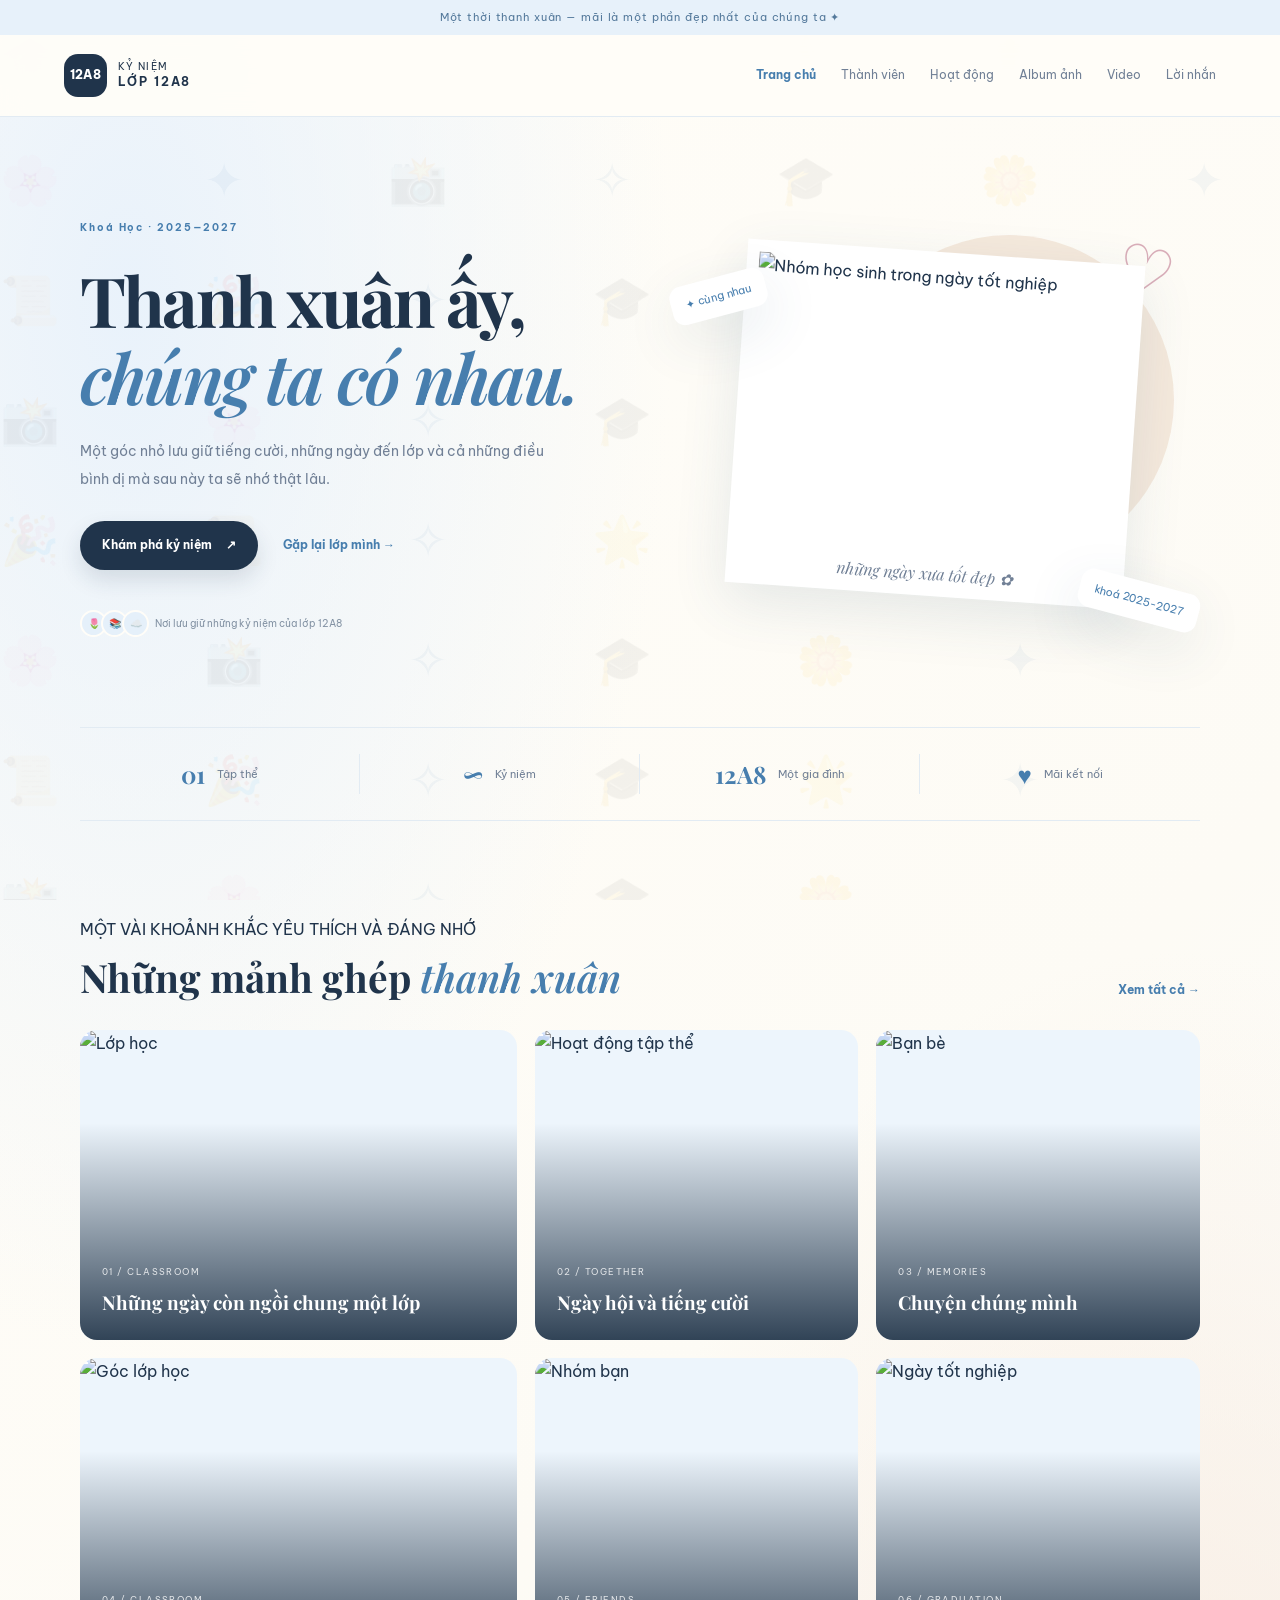
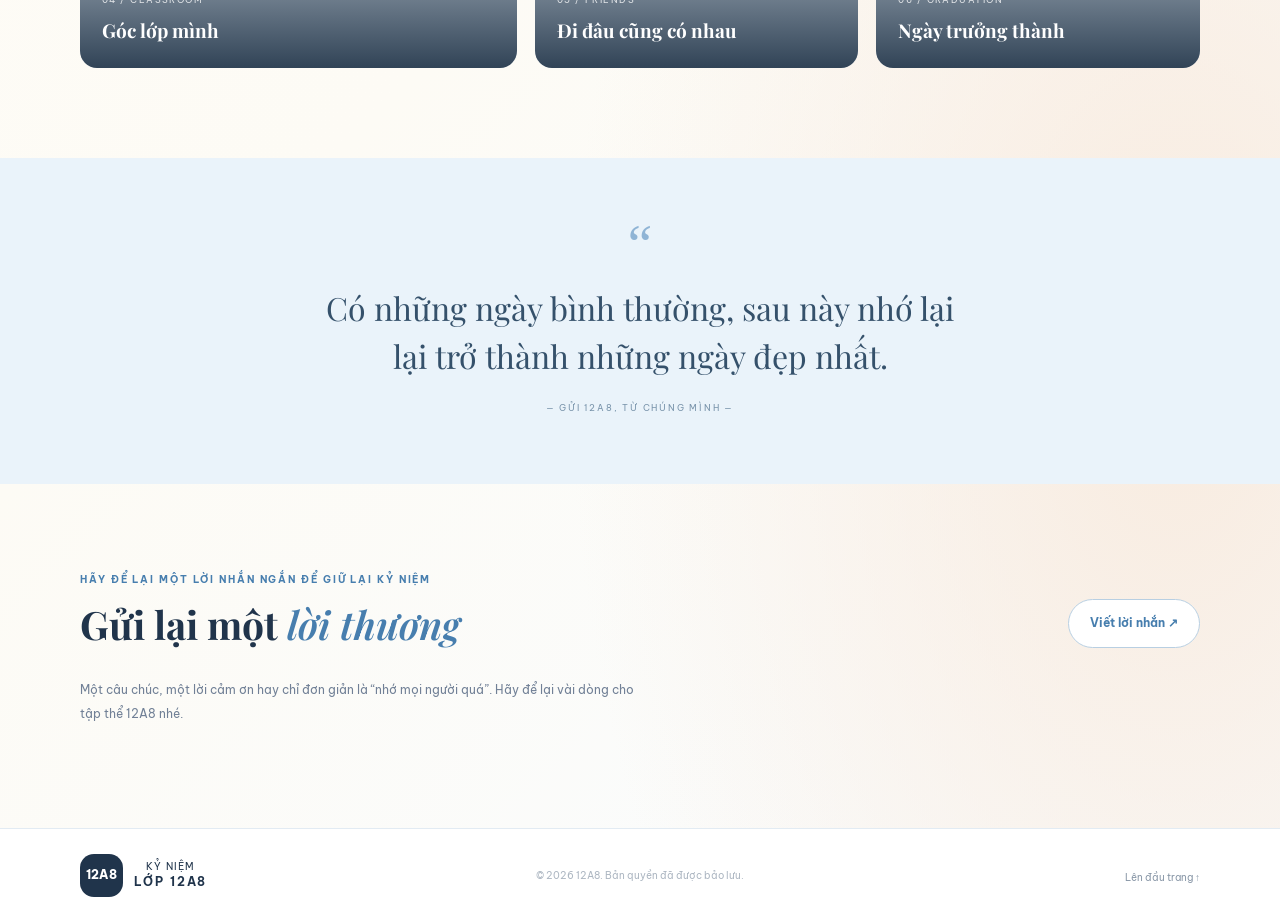
==== index.html @ 81871ee1 "Cập nhật: sửa đường dẫn CSS & thêm .nojekyll" ====
<!doctype html>
<html lang="vi">
  <head>
    <meta charset="utf-8">
    <meta name="viewport" content="width=device-width, initial-scale=1">
    <meta name="theme-color" content="#eaf4ff">
    <title>Kỷ niệm lớp 12A8 | Trang chủ</title>
    <link rel="preconnect" href="https://fonts.googleapis.com">
    <link rel="preconnect" href="https://fonts.gstatic.com" crossorigin>
    <link href="https://fonts.googleapis.com/css2?family=Be+Vietnam+Pro:wght@400;500;600;700;800&family=Playfair+Display:wght@600;700&display=swap" rel="stylesheet">
    <link rel="stylesheet" href="assets/style.css">
    <script defer src="assets/app.js"></script>
  </head>
  <body id="top">
    <div class="announcement">Một thời thanh xuân — mãi là một phần đẹp nhất của chúng ta ✦</div>
    <header class="site-header">
      <a class="brand" href="index.html"><span class="brand-mark">12A8</span><span>KỶ NIỆM <b>LỚP 12A8</b></span></a>
      <button class="menu-toggle" aria-label="Mở menu" aria-expanded="false">☰</button>
      <nav class="nav">
        <a class="active" href="index.html">Trang chủ</a>
        <a href="thanh-vien.html">Thành viên</a>
        <a href="hoat-dong.html">Hoạt động</a>
        <a href="album.html">Album ảnh</a>
        <a href="video.html">Video</a>
        <a href="loi-nhan.html">Lời nhắn</a>
      </nav>
    </header>
    <div class="banner">
      <img src="https://6aec8e7f636bf09493c4858d.imgix.net/sandbox/demoanhlop.png" alt="" />
    </div>
    <main>
      <section class="hero">
        <div class="hero-copy"><span class="eyebrow">Khoá Học  · 2025—2027</span>
          <h1>Thanh xuân ấy,<br><em>chúng ta có nhau.</em></h1>
          <p>Một góc nhỏ lưu giữ tiếng cười, những ngày đến lớp và cả những điều bình dị mà sau này ta sẽ nhớ thật lâu.</p>
          <div class="hero-actions">
            <a class="btn btn-primary" href="album.html">Khám phá kỷ niệm <span>↗</span></a>
            <a class="text-link" href="thanh-vien.html">Gặp lại lớp mình →</a>
          </div>
          <div class="hero-note"><span class="avatar-stack"><i>🌷</i><i>📚</i><i>☁️</i></span><span>Nơi lưu giữ những kỷ niệm của lớp 12A8</span></div>
        </div>
        <div class="hero-art">
          <div class="sun"></div>
          <div class="photo-frame" data-full="https://6aec8e7f636bf09493c4858d.imgix.net/sandbox/demono2.png" role="button" tabindex="0" aria-label="Mở bộ ảnh kỷ niệm"><img src="https://6aec8e7f636bf09493c4858d.imgix.net/sandbox/demono2.png" alt="Nhóm học sinh trong ngày tốt nghiệp"><span class="photo-label">những ngày xưa tốt đẹp ✿</span></div>
          <span class="float-tag tag-one">✦ cùng nhau</span><span class="float-tag tag-two">khoá 2025-2027</span><span class="scribble">♡</span>
        </div>
      </section>
      <section class="stats wrap">
        <div><strong>01</strong><span>Tập thể</span></div>
        <div><strong>∞</strong><span>Kỷ niệm</span></div>
        <div><strong>12A8</strong><span>Một gia đình</span></div>
        <div><strong>♥</strong><span>Mãi kết nối</span></div>
      </section>
      <section class="section wrap">
        <div class="section-heading">
          <div><span class="eyebrow"></span>MỘT VÀI KHOẢNH KHẮC YÊU THÍCH VÀ ĐÁNG NHỚ</span>
            <h2>Những mảnh ghép <em>thanh xuân</em></h2>
          </div>
          <a class="text-link" href="hoat-dong.html">Xem tất cả →</a>
        </div>
        <div class="feature-grid">
          <a class="feature-card feature-large" href="album.html" data-full="https://images.unsplash.com/photo-1523580494863-6f3031224c94?auto=format&fit=crop&w=1400&q=90"><img src="https://images.unsplash.com/photo-1523580494863-6f3031224c94?auto=format&fit=crop&w=1000&q=85" alt="Lớp học"><span class="card-shade"></span><span class="feature-caption"><small>01 / CLASSROOM</small><b>Những ngày còn ngồi chung một lớp</b></span></a>
          <a class="feature-card" href="hoat-dong.html" data-full="https://images.unsplash.com/photo-1529390079861-591de354faf5?auto=format&fit=crop&w=1400&q=90"><img src="https://images.unsplash.com/photo-1529390079861-591de354faf5?auto=format&fit=crop&w=800&q=85" alt="Hoạt động tập thể"><span class="card-shade"></span><span class="feature-caption"><small>02 / TOGETHER</small><b>Ngày hội và tiếng cười</b></span></a>
          <a class="feature-card" href="video.html" data-full="https://images.unsplash.com/photo-1511632765486-a01980e01a18?auto=format&fit=crop&w=1400&q=90"><img src="https://images.unsplash.com/photo-1511632765486-a01980e01a18?auto=format&fit=crop&w=800&q=85" alt="Bạn bè"><span class="card-shade"></span><span class="feature-caption"><small>03 / MEMORIES</small><b>Chuyện chúng mình</b></span></a>
          <a class="feature-card" href="album.html" data-full="https://images.unsplash.com/photo-1509062522246-3755977927d7?auto=format&fit=crop&w=1400&q=90"><img src="https://images.unsplash.com/photo-1509062522246-3755977927d7?auto=format&fit=crop&w=800&q=85" alt="Góc lớp học"><span class="card-shade"></span><span class="feature-caption"><small>04 / CLASSROOM</small><b>Góc lớp mình</b></span></a>
          <a class="feature-card" href="album.html" data-full="https://images.unsplash.com/photo-1529156069898-49953e39b3ac?auto=format&fit=crop&w=1400&q=90"><img src="https://images.unsplash.com/photo-1529156069898-49953e39b3ac?auto=format&fit=crop&w=800&q=85" alt="Nhóm bạn"><span class="card-shade"></span><span class="feature-caption"><small>05 / FRIENDS</small><b>Đi đâu cũng có nhau</b></span></a>
          <a class="feature-card" href="album.html" data-full="https://images.unsplash.com/photo-1523050854058-8df90110c9f1?auto=format&fit=crop&w=1400&q=90"><img src="https://images.unsplash.com/photo-1523050854058-8df90110c9f1?auto=format&fit=crop&w=800&q=85" alt="Ngày tốt nghiệp"><span class="card-shade"></span><span class="feature-caption"><small>06 / GRADUATION</small><b>Ngày trưởng thành</b></span></a>
        </div>
      </section>
      <section class="quote-band">
        <div class="wrap"><span>“</span>
          <p>Có những ngày bình thường, sau này nhớ lại<br>lại trở thành những ngày đẹp nhất.</p>
          <small>— GỬI 12A8, TỪ CHÚNG MÌNH —</small>
        </div>
      </section>
      <section class="section wrap">
        <div class="section-heading">
          <div><span class="eyebrow">HÃY ĐỂ LẠI MỘT LỜI NHẮN NGẮN ĐỂ GIỮ LẠI KỶ NIỆM</span>
            <h2>Gửi lại một <em>lời thương</em></h2>
          </div>
          <a class="btn btn-outline" href="loi-nhan.html">Viết lời nhắn ↗</a>
        </div>
        <p class="muted max-copy">Một câu chúc, một lời cảm ơn hay chỉ đơn giản là “nhớ mọi người quá”. Hãy để lại vài dòng cho tập thể 12A8 nhé.</p>
      </section>
    </main>
    <div class="lightbox" id="lightbox" aria-hidden="true">
      <button class="lightbox-close" aria-label="Đóng">×</button>
      <button class="lightbox-nav lightbox-prev" aria-label="Ảnh trước">‹</button>
      <img src="" alt="Ảnh phóng to">
      <button class="lightbox-nav lightbox-next" aria-label="Ảnh tiếp theo">›</button>
    </div>
    <footer class="footer">
      <div class="wrap footer-inner footer-home">
        <div>
          <a class="brand" href="index.html">
            <span class="brand-mark">12A8</span>
            <span>KỶ NIỆM <b>LỚP 12A8</b></span>
          </a>
        </div>
        <p class="copyright-line">© <span class="copyright-year"></span> 12A8. Bản quyền đã được bảo lưu.</p>
        <div><a href="#top">Lên đầu trang ↑</a></div>
      </div>
    </footer>
  </body>
</html>
---- assets/style.css ----
/* KỶ NIỆM LỚP 12A8 — pastel editorial theme */
:root {
  --ink:#20344b;
  --muted:#718096;
  --blue:#8eb8df;
  --blue-dark:#477eae;
  --pale:#edf5fc;
  --cream:#fffdf8;
  --line:#e2ebf3;
  --pink:#f6dfe5;
  --shadow:0 18px 55px rgba(53,91,126,.12)
}
* {
  box-sizing:border-box
}
html {
  scroll-behavior:smooth
}
body {
  position:relative;
  isolation:isolate;
  margin:0;
  background:
    radial-gradient(ellipse at 10% 12%,#e9f2fb 0,transparent 34rem),
    radial-gradient(ellipse at 92% 78%,#f8ebdf 0,transparent 38rem),
    linear-gradient(135deg,#fffdf8,#fdfbf5 55%,#f9fcff);
  color:var(--ink);
  font-family:"Be Vietnam Pro",sans-serif;
  line-height:1.7
}
body::before {
  content:"🎓　✦　📜　✧　🌟　🎓　🌸　✦　📸　✧　🎓　🌼　✦　📜　🎉　✧　🎓　🌟　✦　📸　🌸　✧　🎓　🌼　✦　🎉　📜　✧　🌟　🎓　✦　🌸　📸　✧　🎓　🌼　✦　📜　🎉　✧　🎓　🌟　✦　📸　🌸　✧　🎓　🌼";
  position:fixed;
  inset:0;
  z-index:-1;
  overflow:hidden;
  color:#477eae;
  opacity:.055;
  font-size:clamp(24px,4vw,48px);
  line-height:2.5;
  letter-spacing:clamp(10px,4vw,48px);
  pointer-events:none;
  user-select:none
}
a {
  color:inherit;
  text-decoration:none
}
img {
  display:block;
  max-width: 400%;
  max-height: 260px;
}
button,input,textarea {
  font:inherit
}
.announcement {
  text-align:center;
  padding:8px 16px;
  background:#e7f1fa;
  color:#54799b;
  font-size:11px;
  letter-spacing:.08em
}
.site-header {
  height:82px;
  padding:0 max(5vw,22px);
  display:flex;
  align-items:center;
  justify-content:space-between;
  background:rgba(255,253,248,.94);
  border-bottom:1px solid var(--line);
  position:sticky;
  top:0;
  z-index:20;
  backdrop-filter:blur(14px)
}
.brand {
  display:flex;
  align-items:center;
  gap:11px;
  font-size:10px;
  letter-spacing:.13em;
  line-height:1.4
}
.brand b {
  display:block;
  font-size:12px;
  letter-spacing:.16em
}
.brand-mark {
  width:43px;
  height:43px;
  border-radius:14px;
  background:var(--ink);
  color:white;
  display:grid;
  place-items:center;
  font-size:12px;
  font-weight:800;
  letter-spacing:.04em
}
.nav {
  display:flex;
  gap:25px;
  align-items:center
}
.nav a {
  font-size:12px;
  color:#718096;
  transition:.2s
}
.nav a:hover,.nav a.active {
  color:var(--blue-dark);
  font-weight:700
}
.menu-toggle {
  display:none;
  border:0;
  background:var(--pale);
  border-radius:10px;
  padding:8px 12px;
  color:var(--ink);
  font-size:20px
}
.wrap {
  width:min(1120px,90%);
  margin-inline:auto
}
.hero {
  width:min(1120px,90%);
  margin:70px auto 65px;
  display:grid;
  grid-template-columns:1fr 1fr;
  gap:60px;
  align-items:center;
  min-height:475px
}
.eyebrow {
  font-size:10px;
  font-weight:700;
  letter-spacing:.19em;
  color:var(--blue-dark)
}
h1,h2,p {
  margin-top:0
}
.h3 {
  font-style: oblique;
}
.hero h1,.page-hero h1 {
  font-family:"Playfair Display",serif;
  font-size:clamp(42px,5.5vw,69px);
  line-height:1.12;
  letter-spacing:-.04em;
  margin:22px 0
}
.hero h1 em,.page-hero h1 em,h2 em {
  color:var(--blue-dark);
  font-weight:600
}
.hero-copy>p,.page-hero>p {
  max-width:490px;
  color:var(--muted);
  font-size:14px;
  line-height:2
}
.hero-actions {
  display:flex;
  align-items:center;
  gap:25px;
  margin-top:28px
}
.btn {
  display:inline-flex;
  align-items:center;
  justify-content:center;
  gap:14px;
  border-radius:999px;
  padding:13px 21px;
  font-size:12px;
  font-weight:700;
  border:1px solid transparent;
  cursor:pointer;
  transition:.2s
}
.btn:hover {
  transform:translateY(-2px)
}
.btn-primary {
  background:var(--ink);
  color:white;
  box-shadow:0 10px 22px #20344b22
}
.btn-outline {
  border-color:#b8cfe2;
  color:var(--blue-dark);
  background:white
}
.text-link {
  font-size:12px;
  font-weight:700;
  color:var(--blue-dark)
}
.hero-note {
  display:flex;
  align-items:center;
  gap:12px;
  margin-top:40px;
  color:#8493a4;
  font-size:10px
}
.avatar-stack {
  display:flex
}
.avatar-stack i {
  font-style:normal;
  width:27px;
  height:27px;
  border-radius:50%;
  display:grid;
  place-items:center;
  background:#e5f0fa;
  border:2px solid var(--cream);
  margin-right:-6px
}
.hero-art {
  height:420px;
  position:relative;
  display:grid;
  place-items:center
}
.sun {
  position:absolute;
  width:330px;
  height:330px;
  border-radius:50%;
  background:#f5e9dc;
  right:5%;
  top:5%
}
.photo-frame {
  width:75%;
  height:82%;
  border:0;
  padding:12px 12px 42px;
  background:white;
  box-shadow:var(--shadow);
  transform:rotate(4deg);
  position:relative;
  z-index:1;
  cursor:pointer
}
.photo-frame:focus-visible {
  outline:3px solid var(--blue-dark);
  outline-offset:5px
}
.photo-frame img {
  width:100%;
  height:100%;
  object-fit:cover;
  transition:opacity .35s ease
}
.photo-label {
  position:absolute;
  bottom:9px;
  left:0;
  right:0;
  text-align:center;
  font-family:"Playfair Display",serif;
  font-style:italic;
  color:#718096
}
.float-tag {
  position:absolute;
  z-index:2;
  background:white;
  padding:10px 15px;
  border-radius:12px;
  box-shadow:var(--shadow);
  font-size:11px;
  color:var(--blue-dark)
}
.tag-one {
  top:15%;
  left:0;
  transform:rotate(-15deg)
}
.tag-two {
  right:0;
  bottom:15px;
  transform:rotate(15deg)
}
.scribble {
  position:absolute;
  right:5%;
  top:0;
  font-size:65px;
  color:#d9aeb9;
  transform:rotate(15deg)
}
.stats {
  display:grid;
  grid-template-columns:repeat(4,1fr);
  border-block:1px solid var(--line);
  padding:26px 0;
  margin-bottom:95px
}
.stats div {
  display:flex;
  align-items:center;
  justify-content:center;
  gap:12px;
  border-right:1px solid var(--line)
}
.stats div:last-child {
  border:0
}
.stats strong {
  font-family:"Playfair Display",serif;
  font-size:24px;
  color:var(--blue-dark)
}
.stats span {
  font-size:11px;
  color:var(--muted)
}
.section {
  padding:0 0 90px
}
.section-heading {
  display:flex;
  justify-content:space-between;
  align-items:end;
  gap:20px;
  margin-bottom:30px
}
.section-heading h2,.message-form h2 {
  font-family:"Playfair Display",serif;
  font-size:clamp(27px,3.2vw,39px);
  line-height:1.2;
  margin:10px 0 0
}
.feature-grid {
  display:grid;
  grid-template-columns:1.35fr 1fr 1fr;
  gap:18px
}
.feature-card {
  height:310px;
  position:relative;
  overflow:hidden;
  border-radius:17px;
  background:var(--pale)
}
.feature-card img {
  width:100%;
  height:100%;
  object-fit:cover;
  transition:transform .5s
}
.feature-card:hover img {
  transform:scale(1.06)
}
.card-shade {
  position:absolute;
  inset:30% 0 0;
  background:linear-gradient(transparent,#14283ddd)
}
.feature-caption {
  position:absolute;
  bottom:22px;
  left:22px;
  right:18px;
  color:white;
  display:grid;
  gap:7px
}
body {
    margin: 0;
}
body {
    margin: 0;
}
/*đây là css cho ảnh động khi lướt xuống*/
.banner {
    width: 100%;
    height: auto;
    transform:translate3d(0,var(--banner-shift,0px),0);
    opacity:var(--banner-opacity,1);
    will-change:transform
}
.banner img {
    width: 100%;
    height: auto;
    max-width: 100%;
    max-height: none;
    object-fit: contain;
}

.content {
    padding: 30px;
}
.feature-caption small {
  font-size:9px;
  letter-spacing:.16em;
  opacity:.8
}
.feature-caption b {
  font-family:"Playfair Display",serif;
  font-size:19px
}
.quote-band {
  background:#eaf3fa;
  text-align:center;
  padding:65px 20px;
  margin-bottom:80px
}
.quote-band span {
  font-family:Georgia,serif;
  font-size:55px;
  color:#8fb4d5;
  line-height:.8
}
.quote-band p {
  font-family:"Playfair Display",serif;
  font-size:clamp(22px,3vw,32px);
  line-height:1.5;
  margin:12px 0;
  color:#35516b
}
.quote-band small {
  font-size:9px;
  letter-spacing:.2em;
  color:#7893aa
}
.muted {
  color:var(--muted);
  font-size:12px
}
.max-copy {
  max-width:570px;
  line-height:2
}
.footer {
  border-top:1px solid var(--line);
  padding:25px 0;
  background:#fff
}
.footer-inner {
  display:grid;
  grid-template-columns:1fr auto auto 1fr;
  align-items:center;
  gap:12px;
}
.footer-home {
  display:grid;
  grid-template-columns:1fr auto 1fr;
  text-align:center
}
.footer-inner > :last-child {
  justify-self:end
}
.footer-members {
  grid-template-columns:1fr auto 1fr
}
.footer-members > :first-child {
  grid-column:1;
  justify-self:start
}
.footer-members > .copyright-line {
  grid-column:2
}
.footer-members > :last-child {
  grid-column:3;
  grid-row:1;
  justify-self:end
}
.footer-activities {
  grid-template-columns:1fr auto 1fr
}
.footer-activities > :last-child {
  grid-column:3;
  justify-self:end
}
.footer-album {
  grid-template-columns:1fr auto 1fr
}
.footer-album > :last-child {
  grid-column:3;
  justify-self:end
}
.footer-video {
  grid-template-columns:1fr auto 1fr
}
.footer-video > :last-child {
  grid-column:3;
  justify-self:end
}
.footer-messages {
  grid-template-columns:1fr auto 1fr
}
.footer-messages > :last-child {
  grid-column:3;
  justify-self:end
}
.footer p,.footer a:not(.brand) {
  font-size:10px;
  color:#8a98a8;
  margin:0
}
.footer .copyright-line {
  opacity:.7;
  white-space:nowrap
}
.page-hero {
  text-align:center;
  padding:75px 20px 55px;
  background:linear-gradient(180deg,#edf5fc,transparent)
}
.page-hero h1 {
  font-size:clamp(38px,5vw,57px);
  margin:15px 0
}
.page-hero>p {
  margin:0 auto;
  max-width:620px
}
.toolbar {
  display:flex;
  justify-content:space-between;
  align-items:center;
  gap:20px;
  margin-bottom:25px
}
.search-box {
  display:flex;
  align-items:center;
  gap:9px;
  padding:10px 14px;
  border:1px solid var(--line);
  border-radius:999px;
  background:white;
  color:var(--muted);
  width:min(340px,100%)
}
.search-box input {
  border:0;
  outline:0;
  width:100%;
  font-size:12px
}
.member-grid {
  display:grid;
  grid-template-columns:repeat(3,1fr);
  gap:18px
}
.member-card {
  position:relative;
  overflow:hidden;
  background:
    radial-gradient(circle at 8% 18%,#f6dfaa66 0 2px,transparent 3px),
    radial-gradient(circle at 92% 78%,#c9d6f366 0 2px,transparent 3px),
    #fffdfd;
  background-size:34px 34px,40px 40px,auto;
  border:1px solid #e8d9b8;
  border-radius:18px;
  padding:42px 25px 38px;
  text-align:center;
  transition:.2s
}
.member-card::before {
  content:"✦  🎓  ✿  🎓  ✦";
  position:absolute;
  top:10px;
  left:0;
  right:0;
  color:#b38a47;
  font-size:15px;
  letter-spacing:5px;
  line-height:1;
  text-shadow:0 1px 5px #fff;
  pointer-events:none
}
.member-card::after {
  content:"🌼  ✦  📜  ✦  🌼";
  position:absolute;
  bottom:10px;
  left:0;
  right:0;
  color:#b38a47;
  font-size:13px;
  letter-spacing:4px;
  line-height:1;
  text-shadow:0 1px 5px #fff;
  pointer-events:none
}
.member-card:hover {
  transform:translateY(-4px);
  box-shadow:0 12px 30px #876b3b24
}
.member-avatar {
  width: 259px;
  height: 257px;
  border-radius:50%;
  display:grid;
  place-items:center;
  font-size:32px;
  margin:0 auto 15px
}
.member-avatar img {
  width:100%;
  height: 100%;
  border-radius: 120px;
  object-fit:cover
}
.avatar-a {
  background:#e0b6b6
}
.avatar-b {
  background:#e5f2e8
}
.avatar-c {
  background:#f9e7ef
}
.avatar-d {
  background:#e6effa
}
.avatar-e {
  background:#f7e9e0
}
.avatar-f {
  background:#e8e8f8
}
.member-card h3 {
  font-family:"Dancing Script",cursive;
  font-size:22px;
  font-weight:600;
  color:#5368d8;
  margin:0 0 4px
}
.member-card p {
  font-size:11px;
  color:var(--muted);
  margin:0
}
.tip {
  margin-top:25px;
  padding:14px 17px;
  background:#f0f6fb;
  border-radius:10px;
  color:#6d849a;
  font-size:11px
}
.tip code,.video-aside code {
  background:#e2edf6;
  padding:2px 5px;
  border-radius:4px
}
.timeline {
  max-width:850px;
  margin:auto
}
.timeline-item {
  display:grid;
  grid-template-columns:1fr 1fr;
  gap:45px;
  align-items:center;
  position:relative;
  margin-bottom:65px
}
.timeline-item.reverse .timeline-photo {
  order:2
}
.timeline-item.reverse>div:last-child {
  order:1
}
.timeline-photo {
  height:260px;
  border-radius:16px;
  overflow:hidden
}
.timeline-photo img {
  width:100%;
  height:100%;
  object-fit:cover
}
.timeline-item small {
  font-size:9px;
  letter-spacing:.14em;
  color:var(--blue-dark);
  font-weight:700
}
.timeline-item h2 {
  font-family:"Playfair Display",serif;
  font-size:27px;
  margin:10px 0
}
.timeline-item p {
  font-size:12px;
  color:var(--muted);
  line-height:2
}
.timeline-dot {
  position:absolute;
  left:calc(50% - 14px);
  top:15px;
  background:var(--ink);
  color:white;
  border-radius:50%;
  width:29px;
  height:29px;
  display:grid;
  place-items:center;
  font-size:9px;
  z-index:2
}
.filter-row {
  display:flex;
  justify-content:center;
  gap:10px;
  margin-bottom:30px;
  flex-wrap:wrap
}
.filter-btn {
  border:1px solid var(--line);
  background:white;
  color:#7b8b9d;
  border-radius:99px;
  padding:8px 17px;
  font-size:11px;
  cursor:pointer
}
.filter-btn.active,.filter-btn:hover {
  background:var(--ink);
  color:white;
  border-color:var(--ink)
}
.gallery-grid {
  display:grid;
  grid-template-columns:repeat(3,1fr);
  grid-auto-rows:220px;
  gap:15px
}
.gallery-item {
  position:relative;
  border:0;
  padding:0;
  border-radius:13px;
  overflow:hidden;
  cursor:pointer;
  background:#e6eff7;
  text-align:left
}
.gallery-item.tall {
  grid-row:span 2
}
.gallery-item img {
  width:100%;
  height:100%;
  object-fit:cover;
  transition:.4s
}
.gallery-item:hover img {
  transform:scale(1.06)
}
.gallery-item span {
  position:absolute;
  bottom:0;
  left:0;
  right:0;
  padding:30px 15px 13px;
  color:white;
  font-size:12px;
  font-weight:600;
  background:linear-gradient(transparent,#162b40b8)
}
.lightbox {
  display:none;
  position:fixed;
  inset:0;
  background:#0e1b2bea;
  z-index:50;
  align-items:center;
  justify-content:center;
  padding:50px
}
.lightbox.open {
  display:flex
}
.lightbox img {
  max-height:85vh;
  max-width:90vw;
  border-radius:10px;
  box-shadow:var(--shadow)
}
.lightbox-nav {
  position:absolute;
  top:50%;
  transform:translateY(-50%);
  width:48px;
  height:58px;
  display:grid;
  place-items:center;
  border:1px solid #ffffff66;
  border-radius:14px;
  background:#ffffff20;
  color:white;
  font-size:42px;
  line-height:1;
  cursor:pointer;
  transition:background .2s
}
.lightbox-nav:hover {
  background:#ffffff40
}
.lightbox-prev {
  left:20px
}
.lightbox-next {
  right:20px
}
.lightbox-close {
  position:absolute;
  right:25px;
  top:15px;
  border:0;
  background:transparent;
  color:white;
  font-size:42px;
  cursor:pointer
}
@media(max-width:600px) {
  .lightbox {
    padding:55px 12px
  }
  .lightbox-nav {
    top:auto;
    bottom:12px;
    transform:none;
    width:54px;
    height:46px;
    font-size:34px
  }
  .lightbox-prev {
    left:calc(50% - 62px)
  }
  .lightbox-next {
    right:calc(50% - 62px)
  }
}
.video-layout {
  display:grid;
  grid-template-columns:1.6fr .8fr;
  gap:30px;
  align-items:start
}
.video-card,.video-aside {
  background:white;
  border:1px solid var(--line);
  border-radius:17px;
  overflow:hidden
}
.video-frame {
  aspect-ratio:16/9;
  background:#dce9f4
}
.video-frame iframe {
  width:100%;
  height:100%;
  border:0
}
.video-info {
  padding:23px
}
.video-info h2,.video-aside h3 {
  font-family:"Playfair Display",serif;
  font-size:26px;
  margin:7px 0
}
.video-info p,.video-aside li {
  font-size:11px;
  color:var(--muted);
  line-height:2
}
.video-aside {
  padding:25px
}
.video-aside ol {
  padding-left:18px;
  margin:15px 0 25px
}
.message-layout {
  display:grid;
  grid-template-columns:.85fr 1.15fr;
  gap:45px;
  align-items:start
}
.message-form {
  background:white;
  border:1px solid var(--line);
  border-radius:17px;
  padding:28px;
  box-shadow:var(--shadow)
}
.message-form label {
  display:grid;
  gap:8px;
  margin-top:18px;
  font-size:11px;
  font-weight:700
}
.message-form input,.message-form textarea {
  border:1px solid var(--line);
  border-radius:9px;
  padding:12px;
  outline:0;
  font-size:12px;
  resize:vertical
}
.message-form input:focus,.message-form textarea:focus {
  border-color:#8eb8df;
  box-shadow:0 0 0 3px #8eb8df22
}
.form-bottom {
  display:flex;
  align-items:center;
  justify-content:space-between;
  margin-top:15px
}
.form-bottom small {
  color:var(--muted);
  font-size:10px
}
.form-feedback {
  font-size:11px;
  color:#477eae;
  margin:10px 0 0;
  min-height:18px
}
.message-wall .section-heading {
  align-items:center
}
.message-wall .section-heading h2 {
  font-size:29px
}
.clear-btn {
  border:0;
  background:none;
  color:#9a7580;
  font-size:10px;
  cursor:pointer
}
.message-list {
  display:grid;
  gap:12px
}
.note-card {
  padding:18px 20px;
  background:#f0f6fb;
  border-radius:12px;
  border:1px solid #e3edf5
}
.note-card p {
  font-family:"Playfair Display",serif;
  font-size:16px;
  line-height:1.6;
  margin:7px 0
}
.note-card strong {
  font-size:11px
}
.note-card small {
  font-size:9px;
  color:var(--muted)
}
.privacy-note {
  margin-bottom:65px;
  background:#fff7e9;
  color:#907a56;
  border-radius:10px;
  padding:15px 18px;
  font-size:11px
}
@media(max-width:850px) {
  .nav {
    gap:13px
  }
  .nav a {
    font-size:10px
  }
  .hero {
    gap:25px
  }
  .feature-card {
    height:260px
  }
  .message-layout {
    gap:22px
  }
}
@media(max-width:680px) {
  .footer-inner {
    grid-template-columns:1fr;
    justify-items:center
  }
  .footer-home {
    grid-template-columns:1fr
  }
  .footer-album {
    grid-template-columns:1fr
  }
  .footer-video {
    grid-template-columns:1fr
  }
  .footer-messages {
    grid-template-columns:1fr
  }
  .footer-members > :last-child {
    justify-self:center
  }
  .footer-members > :first-child,
  .footer-members > .copyright-line,
  .footer-members > :last-child {
    grid-column:1;
    grid-row:auto
  }
  .footer-inner > :last-child {
    justify-self:center
  }
  .site-header {
    height:70px
  }
  .menu-toggle {
    display:block
  }
  .nav {
    display:none;
    position:absolute;
    top:70px;
    left:0;
    right:0;
    background:#fffdf8;
    padding:18px 6%;
    border-bottom:1px solid var(--line);
    flex-direction:column;
    align-items:stretch;
    gap:0
  }
  .nav.open {
    display:flex
  }
  .nav a {
    padding:11px 0;
    font-size:12px;
    border-bottom:1px solid #f0f2f4
  }
  .nav a:last-child {
    border:0
  }
  .hero {
    grid-template-columns:1fr;
    margin-top:42px;
    gap:10px
  }
  .hero-art {
    height:340px;
    grid-row:1
  }
  .hero-copy {
    grid-row:2
  }
  .photo-frame {
    width:72%;
    height:83%
  }
  .sun {
    width:260px;
    height:260px
  }
  .hero h1 {
    font-size:46px
  }
  .stats {
    grid-template-columns:1fr 1fr;
    row-gap:18px;
    margin-bottom:65px
  }
  .stats div:nth-child(2) {
    border:0
  }
  .stats div {
    justify-content:flex-start;
    padding-left:12px
  }
  .section {
    padding-bottom:65px
  }
  .section-heading {
    align-items:flex-start;
    flex-direction:column
  }
  .feature-grid {
    grid-template-columns:1fr 1fr
  }
  .feature-card {
    height:210px
  }
  .feature-large {
    grid-column:span 2
  }
  .member-grid {
    grid-template-columns:1fr 1fr
  }
  .toolbar {
    align-items:flex-start;
    flex-direction:column
  }
  .timeline-item {
    grid-template-columns:1fr;
    gap:17px;
    margin-bottom:45px
  }
  .timeline-item.reverse .timeline-photo,.timeline-item.reverse>div:last-child {
    order:initial
  }
  .timeline-dot {
    left:auto;
    right:10px;
    top:10px
  }
  .timeline-photo {
    height:220px
  }
  .gallery-grid {
    grid-template-columns:1fr 1fr;
    grid-auto-rows:170px
  }
  .gallery-item.tall {
    grid-row:span 1
  }
  .video-layout,.message-layout {
    grid-template-columns:1fr
  }
  .page-hero {
    padding:55px 18px 40px
  }
  .message-wall .section-heading {
    flex-direction:column
  }
  .quote-band {
    margin-bottom:60px
  }
  .hero-actions {
    flex-wrap:wrap
  }
  .privacy-note {
    margin-bottom:40px
  }
}
@media(max-width:390px) {
  .member-grid {
    grid-template-columns:1fr
  }
  .gallery-grid {
    grid-auto-rows:145px
  }
  .hero-art {
    height:290px
  }
  .feature-grid {
    grid-template-columns:1fr
  }
  .feature-large {
    grid-column:auto
  }
}
/* BẢN QUYỀN WEBSITE */
.copyright {
    width: 100%;
    padding: 20px 0;
    background: #ffffff21;
    color: #030303;
    text-align: center;
    font-size: 14px;
    font-family: Arial, sans-serif;
    letter-spacing: 0.5px;
}
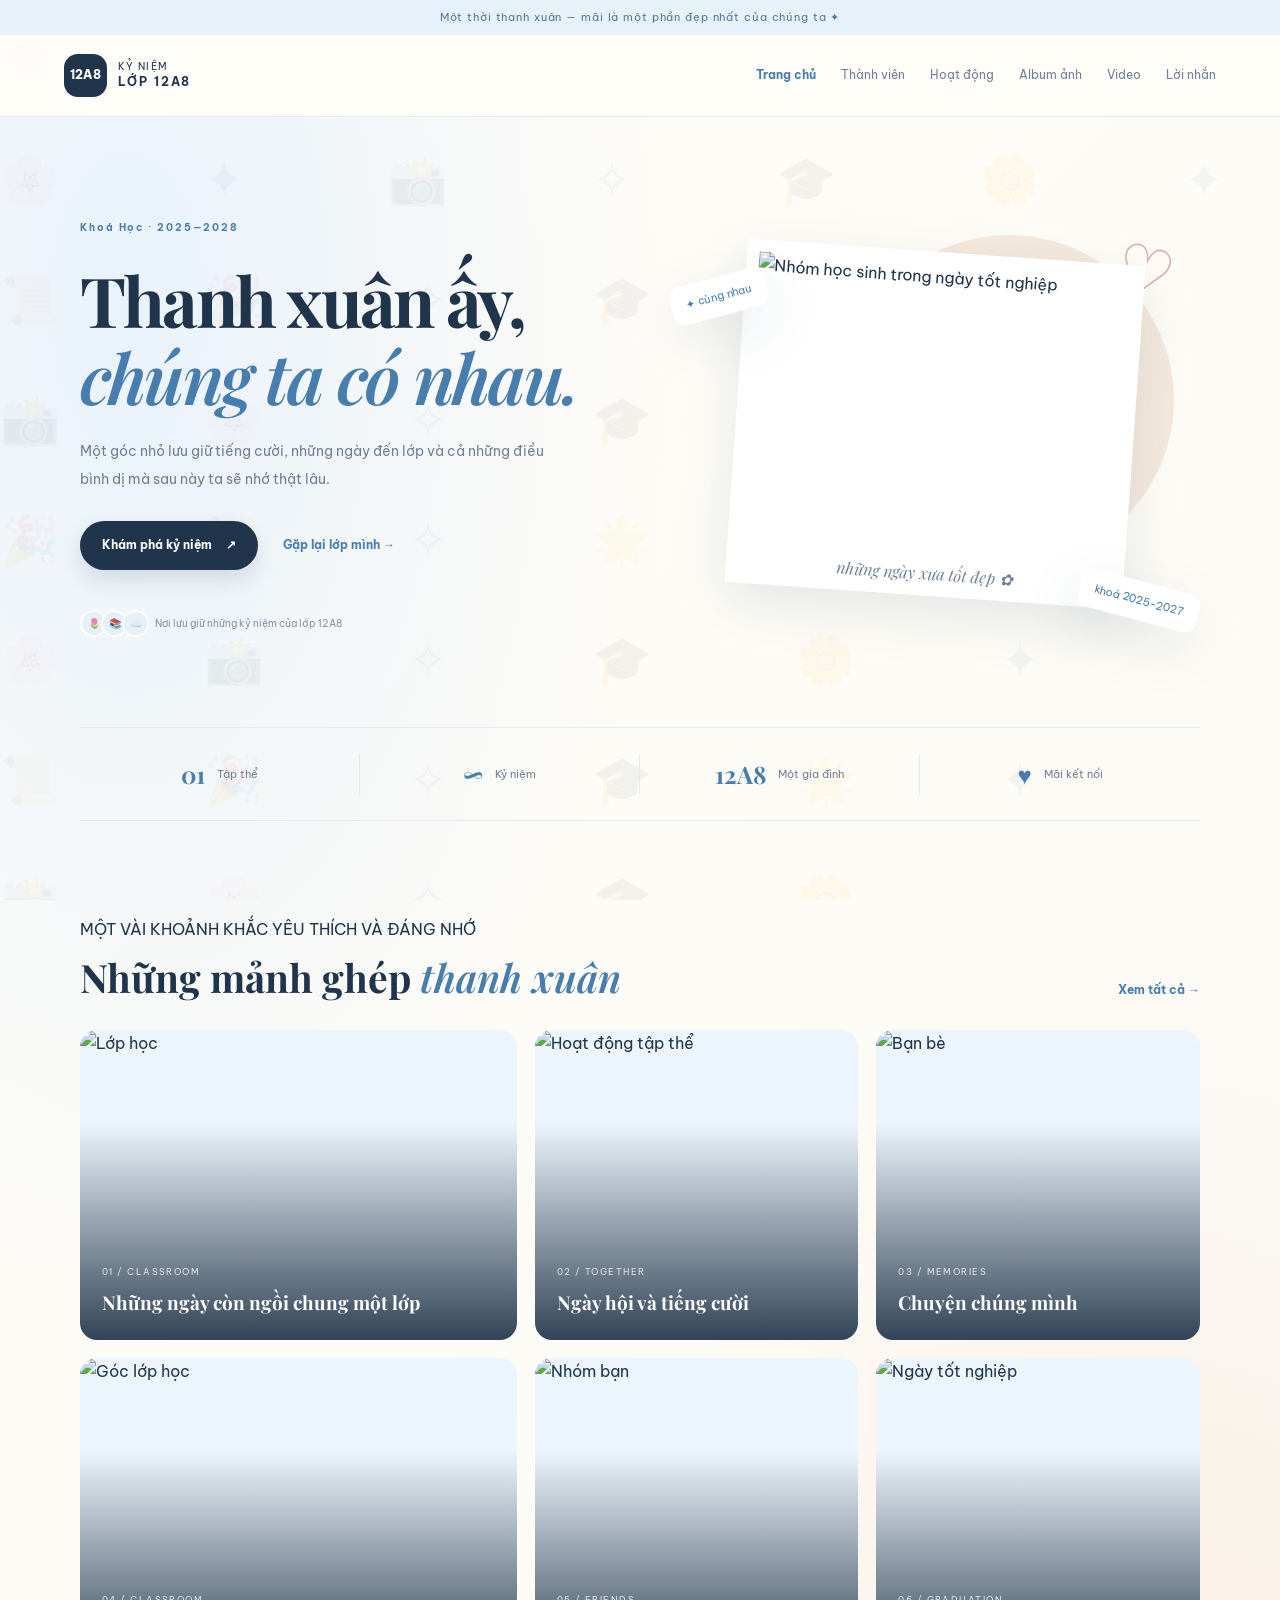
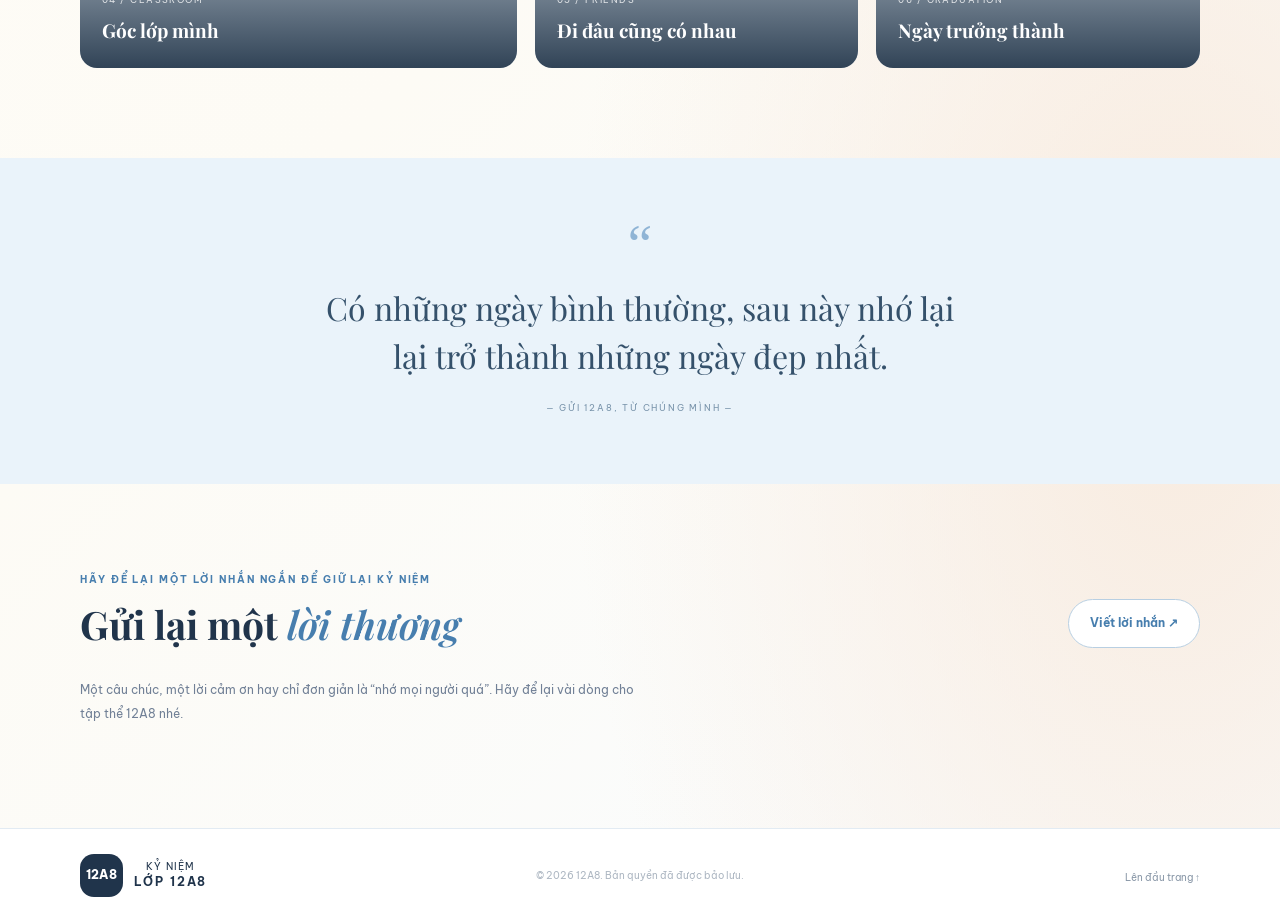
==== commit aaef0b81: "Update course year from 2027 to 2028 in index.html" ====
--- a/index.html
+++ b/index.html
@@ -30,7 +30,7 @@
     </div>
     <main>
       <section class="hero">
-        <div class="hero-copy"><span class="eyebrow">Khoá Học  · 2025—2027</span>
+        <div class="hero-copy"><span class="eyebrow">Khoá Học  · 2025—2028</span>
           <h1>Thanh xuân ấy,<br><em>chúng ta có nhau.</em></h1>
           <p>Một góc nhỏ lưu giữ tiếng cười, những ngày đến lớp và cả những điều bình dị mà sau này ta sẽ nhớ thật lâu.</p>
           <div class="hero-actions">
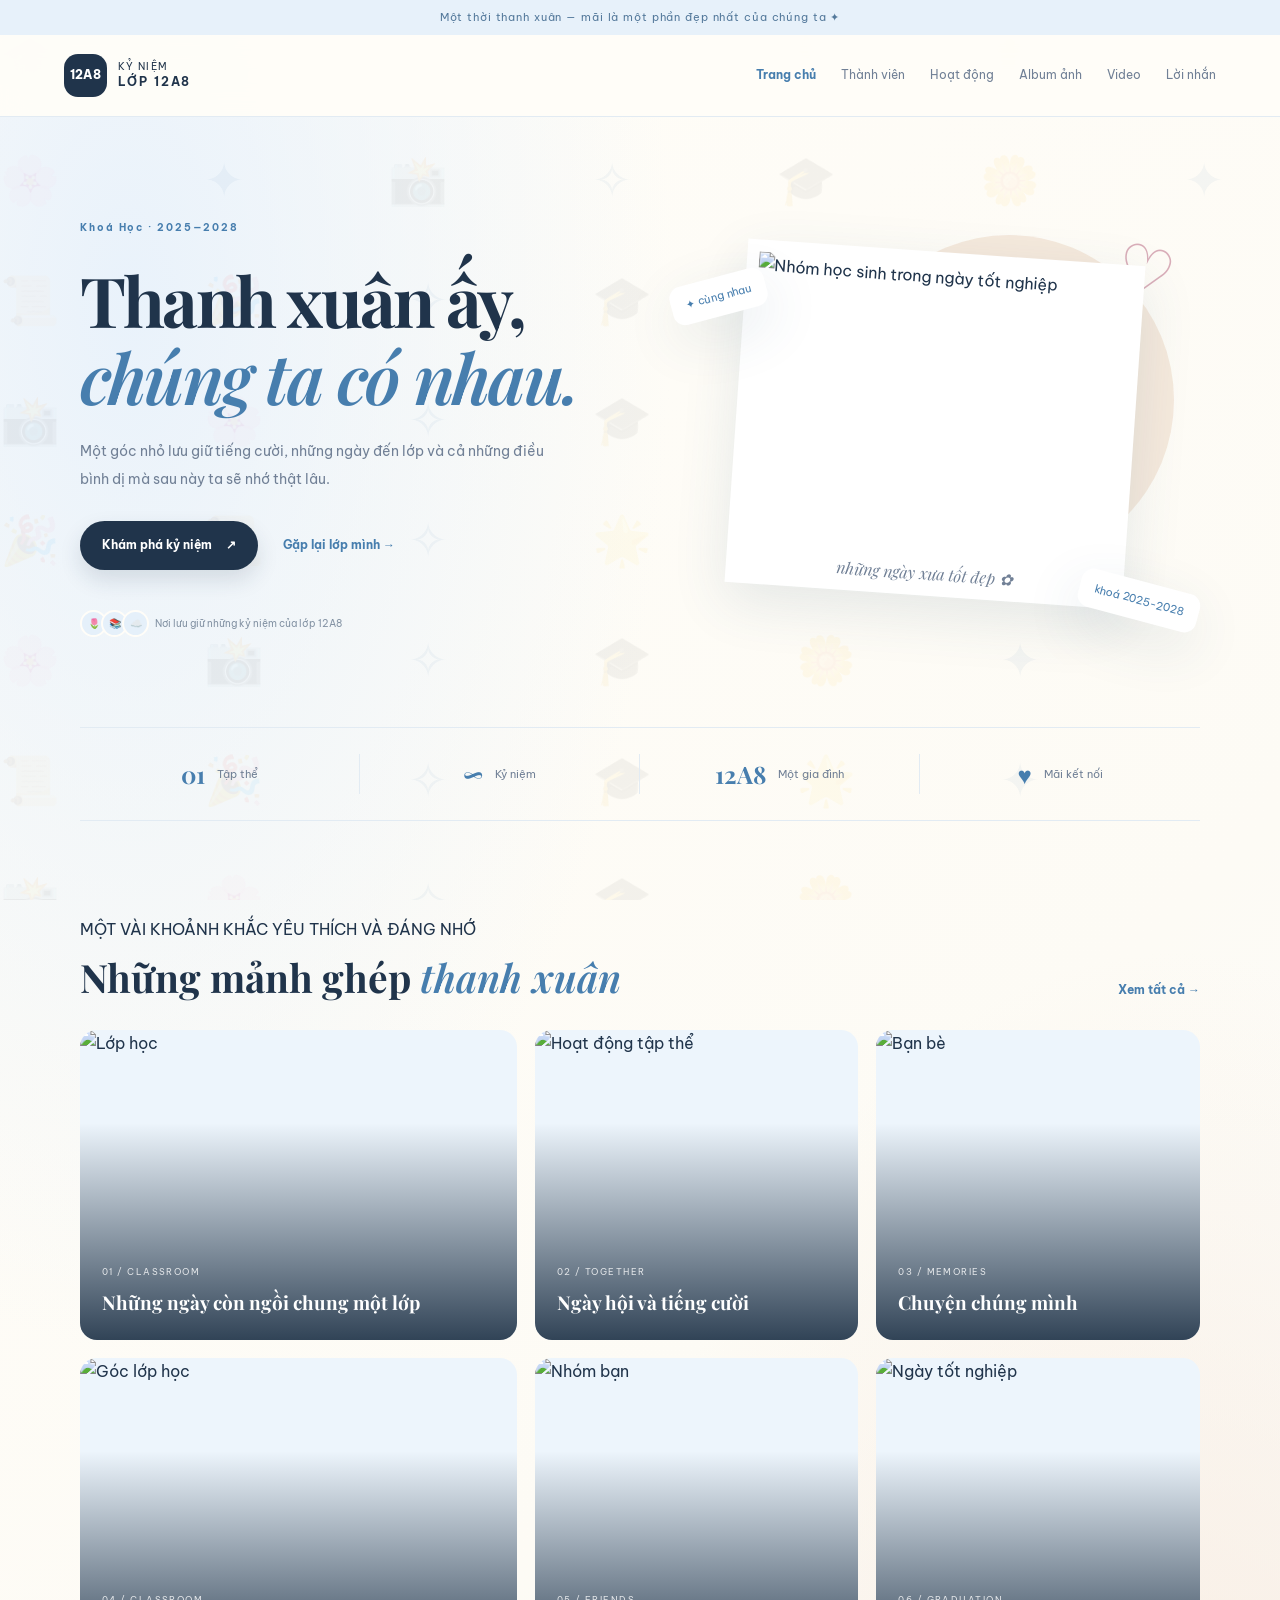
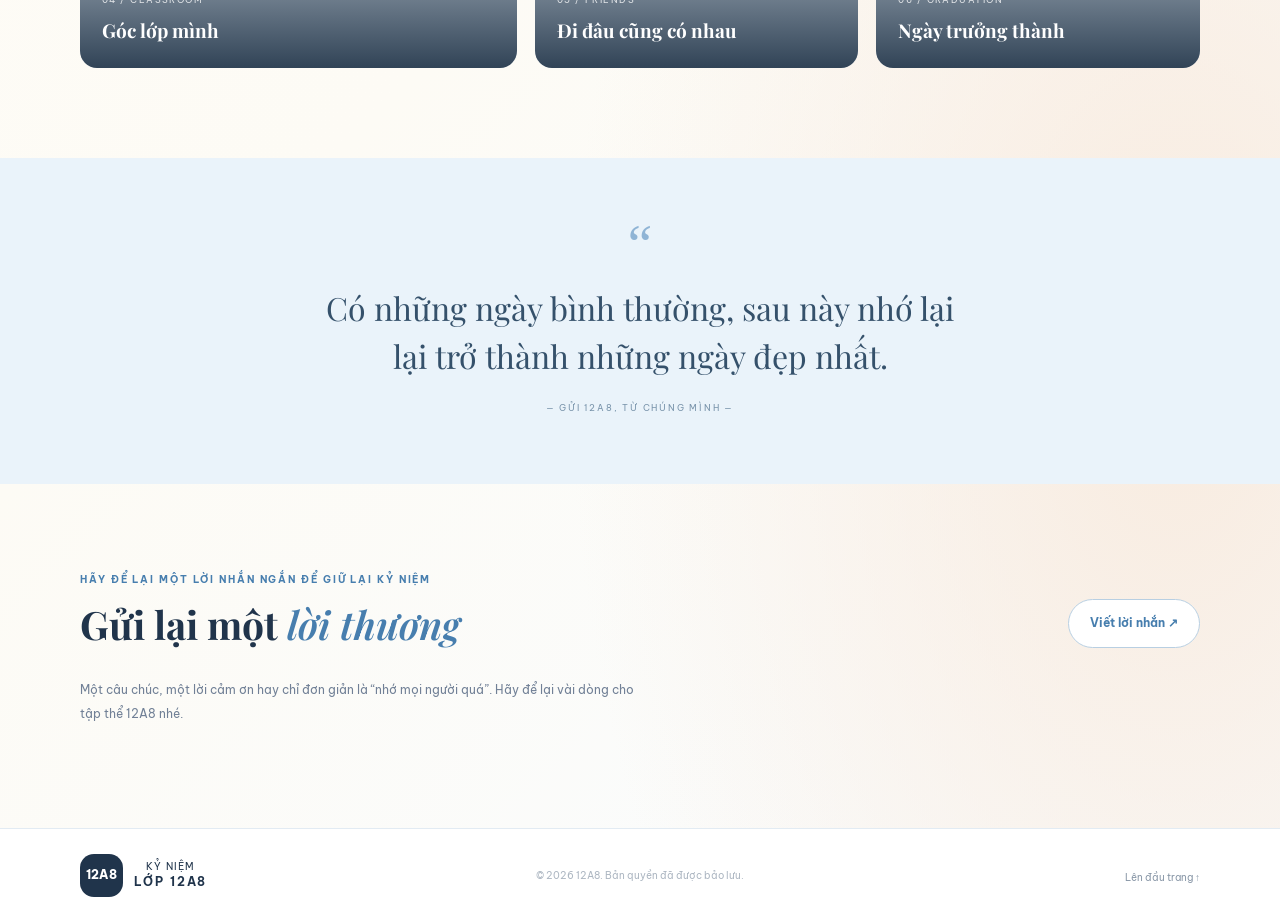
==== commit ccc117f7: "Update graduation year from 2027 to 2028" ====
--- a/index.html
+++ b/index.html
@@ -42,7 +42,7 @@
         <div class="hero-art">
           <div class="sun"></div>
           <div class="photo-frame" data-full="https://6aec8e7f636bf09493c4858d.imgix.net/sandbox/demono2.png" role="button" tabindex="0" aria-label="Mở bộ ảnh kỷ niệm"><img src="https://6aec8e7f636bf09493c4858d.imgix.net/sandbox/demono2.png" alt="Nhóm học sinh trong ngày tốt nghiệp"><span class="photo-label">những ngày xưa tốt đẹp ✿</span></div>
-          <span class="float-tag tag-one">✦ cùng nhau</span><span class="float-tag tag-two">khoá 2025-2027</span><span class="scribble">♡</span>
+          <span class="float-tag tag-one">✦ cùng nhau</span><span class="float-tag tag-two">khoá 2025-2028</span><span class="scribble">♡</span>
         </div>
       </section>
       <section class="stats wrap">
